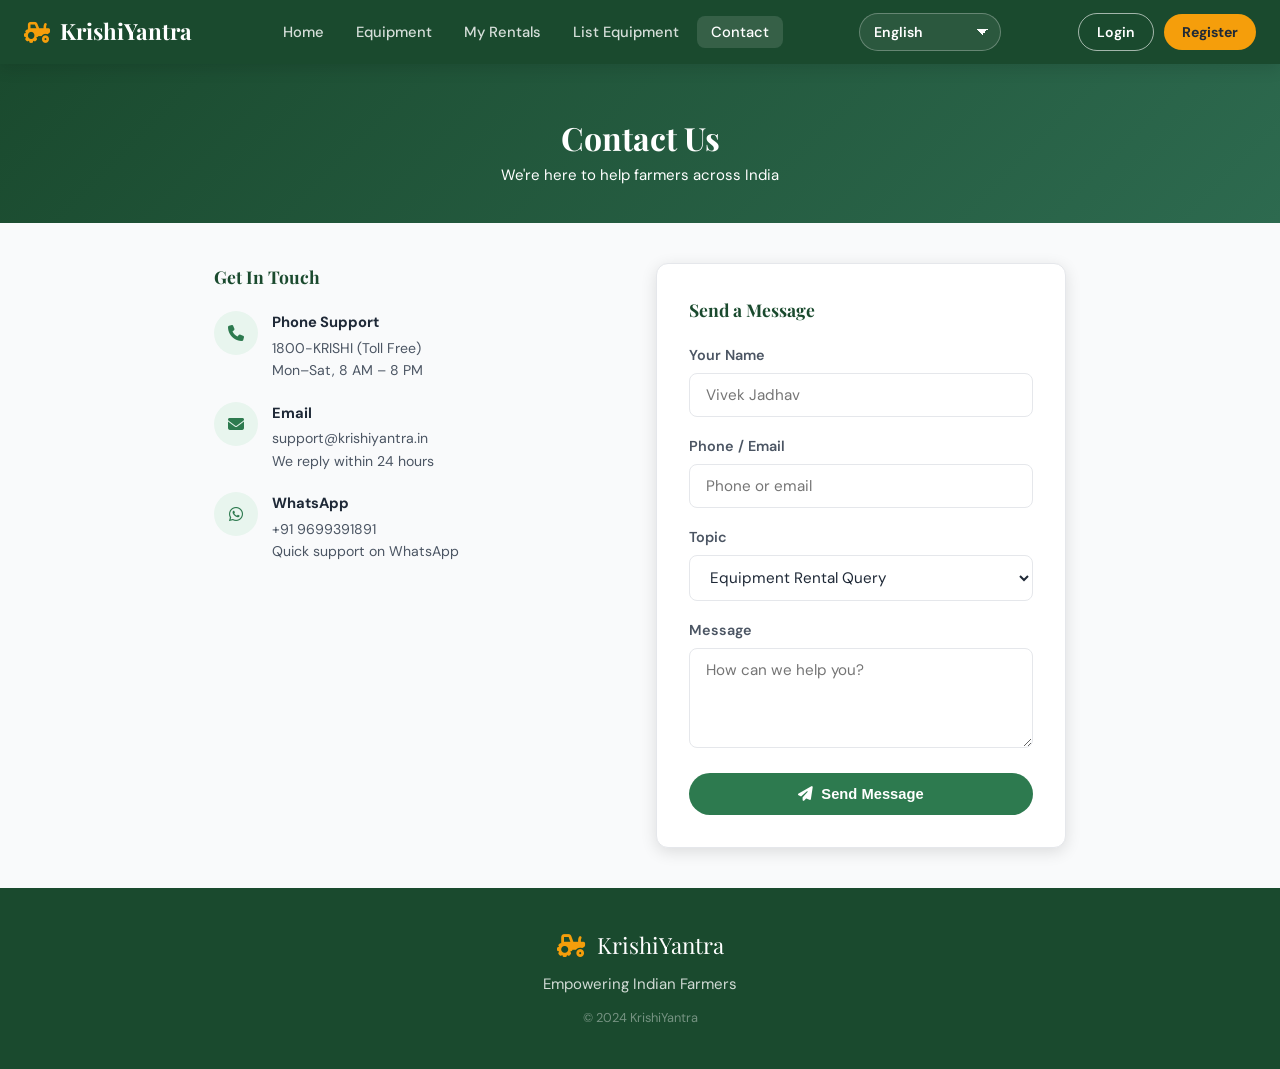
==== frontend/pages/contact.html @ adc3759b "Prepare Render backend and Netlify frontend deployment" ====
<!DOCTYPE html>
<html lang="en">
<head>
  <meta charset="UTF-8"/>
  <meta name="viewport" content="width=device-width, initial-scale=1.0"/>
  <title>Contact - KrishiYantra</title>
  <link rel="stylesheet" href="../css/main.css"/>
  <link href="https://fonts.googleapis.com/css2?family=Playfair+Display:wght@700;900&family=DM+Sans:wght@400;500;600&display=swap" rel="stylesheet"/>
  <link rel="stylesheet" href="https://cdnjs.cloudflare.com/ajax/libs/font-awesome/6.5.0/css/all.min.css"/>
  <style>
    .page-header { background: linear-gradient(135deg, var(--green-dark), #2d6a4f); color: white; padding: 48px 24px 36px; text-align: center; }
    .page-header h1 { font-family: 'Playfair Display', serif; font-size: 2rem; }
    .contact-page { max-width: 900px; margin: 40px auto; padding: 0 24px; display: grid; grid-template-columns: 1fr 1fr; gap: 32px; }
    .contact-info h3 { font-family: 'Playfair Display', serif; color: var(--green-dark); margin-bottom: 20px; }
    .info-item { display: flex; gap: 14px; margin-bottom: 20px; align-items: flex-start; }
    .info-icon { width: 44px; height: 44px; background: var(--green-pale); border-radius: 50%; display: flex; align-items: center; justify-content: center; color: var(--green-mid); font-size: 1rem; flex-shrink: 0; }
    .info-item h4 { font-weight: 700; color: var(--gray-800); margin-bottom: 2px; font-size: 0.92rem; }
    .info-item p { color: var(--gray-600); font-size: 0.88rem; }
    .contact-form-card { background: var(--white); border-radius: var(--radius); padding: 32px; box-shadow: var(--shadow-md); border: 1px solid var(--gray-200); }
    .contact-form-card h3 { font-family: 'Playfair Display', serif; color: var(--green-dark); margin-bottom: 20px; }
    @media(max-width:600px) { .contact-page { grid-template-columns: 1fr; } }
  </style>
</head>
<body>
  <nav class="navbar">
    <div class="nav-brand"><i class="fa-solid fa-tractor"></i><span>KrishiYantra</span></div>
    <ul class="nav-links" id="navLinks">
      <li><a href="../index.html">Home</a></li><li><a href="equipment.html">Equipment</a></li>
      <li><a href="my-rentals.html">My Rentals</a></li><li><a href="list-equipment.html">List Equipment</a></li>
      <li><a href="contact.html" class="active">Contact</a></li>
    </ul>
    <div class="nav-auth" id="navAuth">
      <a href="login.html" class="btn-outline">Login</a>
      <a href="register.html" class="btn-primary">Register</a>
    </div>
    <button class="hamburger" id="hamburger"><i class="fa-solid fa-bars"></i></button>
  </nav>

  <div class="page-header">
    <h1>Contact Us</h1>
    <p>We're here to help farmers across India</p>
  </div>

  <div class="contact-page">
    <div class="contact-info">
      <h3>Get In Touch</h3>
      <div class="info-item">
        <div class="info-icon"><i class="fa-solid fa-phone"></i></div>
        <div><h4>Phone Support</h4><p>1800-KRISHI (Toll Free)<br/>Mon–Sat, 8 AM – 8 PM</p></div>
      </div>
      <div class="info-item">
        <div class="info-icon"><i class="fa-solid fa-envelope"></i></div>
        <div><h4>Email</h4><p>support@krishiyantra.in<br/>We reply within 24 hours</p></div>
      </div>
      <div class="info-item">
        <div class="info-icon"><i class="fa-brands fa-whatsapp"></i></div>
        <div><h4>WhatsApp</h4><p>+91 9699391891<br/>Quick support on WhatsApp</p></div>
      </div>
    </div>

    <div class="contact-form-card">
      <h3>Send a Message</h3>
      <div id="alertBox"></div>
      <div class="form-group"><label>Your Name</label><input type="text" id="cName" placeholder="Vivek Jadhav"/></div>
      <div class="form-group"><label>Phone / Email</label><input type="text" id="cContact" placeholder="Phone or email"/></div>
      <div class="form-group">
        <label>Topic</label>
        <select id="cTopic">
          <option>Equipment Rental Query</option>
          <option>Payment Issue</option>
          <option>List My Equipment</option>
          <option>Technical Support</option>
          <option>Other</option>
        </select>
      </div>
      <div class="form-group"><label>Message</label><textarea id="cMessage" placeholder="How can we help you?"></textarea></div>
      <button class="btn-green" style="width:100%;justify-content:center;padding:13px;" onclick="sendMessage()">
        <i class="fa-solid fa-paper-plane"></i> Send Message
      </button>
    </div>
  </div>

  <footer class="footer">
    <div class="footer-brand"><i class="fa-solid fa-tractor"></i> KrishiYantra</div>
    <p>Empowering Indian Farmers</p>
    <p class="footer-copy">© 2024 KrishiYantra</p>
  </footer>

  <script src="../js/main.js"></script>
  <script>
    async function sendMessage() {
      const name = document.getElementById('cName').value.trim();
      const contact = document.getElementById('cContact').value.trim();
      const message = document.getElementById('cMessage').value.trim();
      if (!name || !contact || !message) { showAlert('alertBox','Please fill all fields','error'); return; }
      try {
        await apiCall('POST', '/contact', {
          name, contact, topic: document.getElementById('cTopic').value, message
        });
      } catch(e) {}
      showAlert('alertBox', '✅ Message sent! We\'ll get back to you soon.', 'success');
      ['cName','cContact','cMessage'].forEach(id => document.getElementById(id).value='');
    }
  </script>
</body>
</html>
---- frontend/css/main.css ----
/* ===== CSS VARIABLES ===== */
:root {
  --green-dark: #1a4a2e;
  --green-mid: #2d7a4f;
  --green-light: #4caf78;
  --green-pale: #e8f5ee;
  --amber: #f59e0b;
  --amber-dark: #d97706;
  --soil: #8B5E3C;
  --white: #ffffff;
  --off-white: #f9fafb;
  --gray-100: #f3f4f6;
  --gray-200: #e5e7eb;
  --gray-400: #9ca3af;
  --gray-600: #4b5563;
  --gray-800: #1f2937;
  --shadow-sm: 0 1px 3px rgba(0,0,0,0.08);
  --shadow-md: 0 4px 16px rgba(0,0,0,0.12);
  --shadow-lg: 0 8px 32px rgba(0,0,0,0.16);
  --radius: 12px;
  --radius-sm: 8px;
  --transition: all 0.25s ease;
}

* { box-sizing: border-box; margin: 0; padding: 0; }
html { scroll-behavior: smooth; }

body {
  font-family: 'DM Sans', sans-serif;
  background: var(--off-white);
  color: var(--gray-800);
  line-height: 1.6;
  font-size: 15px;
}

a { text-decoration: none; color: inherit; }
img { max-width: 100%; }

/* ===== NAVBAR ===== */
.navbar {
  position: sticky; top: 0; z-index: 999;
  display: flex; align-items: center; justify-content: space-between;
  padding: 0 24px; height: 64px;
  background: var(--green-dark);
  box-shadow: var(--shadow-md);
}

.nav-brand {
  display: flex; align-items: center; gap: 10px;
  font-family: 'Playfair Display', serif;
  font-size: 1.4rem; font-weight: 700; color: var(--white);
}
.nav-brand i { color: var(--amber); font-size: 1.3rem; }

.nav-links {
  display: flex; list-style: none; gap: 4px;
}
.nav-links a {
  color: rgba(255,255,255,0.82); padding: 6px 14px;
  border-radius: var(--radius-sm); font-weight: 500;
  transition: var(--transition); font-size: 0.92rem;
}
.nav-links a:hover, .nav-links a.active {
  color: var(--white); background: rgba(255,255,255,0.12);
}

.nav-auth { display: flex; gap: 10px; align-items: center; }

.language-switcher {
  display: flex;
  align-items: center;
}

.language-select {
  appearance: none;
  -webkit-appearance: none;
  -moz-appearance: none;
  background-color: rgba(255,255,255,0.08);
  background-image:
    linear-gradient(45deg, transparent 50%, currentColor 50%),
    linear-gradient(135deg, currentColor 50%, transparent 50%);
  background-position: calc(100% - 18px) 50%, calc(100% - 12px) 50%;
  background-repeat: no-repeat;
  background-size: 6px 6px, 6px 6px;
  border: 1.5px solid rgba(255,255,255,0.28);
  border-radius: 999px;
  color: var(--white);
  cursor: pointer;
  font: inherit;
  font-size: 0.88rem;
  font-weight: 600;
  min-width: 142px;
  padding: 7px 34px 7px 14px;
  transition: var(--transition);
}

.language-select:hover {
  background-color: rgba(255,255,255,0.14);
}

.language-select:focus {
  border-color: var(--amber);
  box-shadow: 0 0 0 3px rgba(245, 158, 11, 0.18);
  outline: none;
}

.language-select option {
  color: var(--gray-800);
}

.translate-widget {
  height: 1px;
  left: -9999px;
  overflow: hidden;
  position: absolute;
  top: auto;
  width: 1px;
}

.btn-outline {
  padding: 7px 18px; border: 1.5px solid rgba(255,255,255,0.6);
  border-radius: 50px; color: var(--white); font-size: 0.88rem;
  font-weight: 600; transition: var(--transition); cursor: pointer;
}
.btn-outline:hover { background: rgba(255,255,255,0.15); }

.btn-primary {
  padding: 7px 18px; background: var(--amber);
  border: none; border-radius: 50px; color: var(--gray-800);
  font-size: 0.88rem; font-weight: 700; transition: var(--transition);
  cursor: pointer;
}
.btn-primary:hover { background: var(--amber-dark); color: var(--white); }

.hamburger {
  display: none; background: none; border: none;
  color: var(--white); font-size: 1.3rem; cursor: pointer;
}

/* ===== SECTION UTILITY ===== */
.section { padding: 64px 24px; max-width: 1200px; margin: 0 auto; }
.section-title {
  font-family: 'Playfair Display', serif;
  font-size: 2rem; font-weight: 900; color: var(--green-dark);
  margin-bottom: 36px; text-align: center;
}

/* ===== BUTTONS ===== */
.btn-green {
  display: inline-flex; align-items: center; gap: 8px;
  background: var(--green-mid); color: var(--white);
  padding: 10px 24px; border-radius: 50px;
  font-weight: 600; font-size: 0.92rem; border: none;
  cursor: pointer; transition: var(--transition);
}
.btn-green:hover { background: var(--green-dark); transform: translateY(-1px); }

.btn-amber {
  display: inline-flex; align-items: center; gap: 8px;
  background: var(--amber); color: var(--gray-800);
  padding: 10px 24px; border-radius: 50px;
  font-weight: 700; font-size: 0.92rem; border: none;
  cursor: pointer; transition: var(--transition);
}
.btn-amber:hover { background: var(--amber-dark); color: white; transform: translateY(-1px); }

/* ===== CARDS ===== */
.equipment-card {
  background: var(--white); border-radius: var(--radius);
  box-shadow: var(--shadow-sm); overflow: hidden;
  transition: var(--transition);
  border: 1px solid var(--gray-200);
}
.equipment-card:hover {
  box-shadow: var(--shadow-lg); transform: translateY(-4px);
}
.equipment-card .card-img {
  width: 100%; height: 180px; object-fit: cover;
  background: var(--green-pale);
  display: flex; align-items: center; justify-content: center;
  font-size: 4rem;
}
.equipment-card .card-img img {
  width: 100%;
  height: 100%;
  object-fit: cover;
}
.equipment-card .card-body { padding: 16px; }
.equipment-card .card-title {
  font-family: 'Playfair Display', serif;
  font-size: 1.1rem; font-weight: 700; margin-bottom: 6px;
  color: var(--green-dark);
}
.equipment-card .card-meta {
  font-size: 0.82rem; color: var(--gray-600); margin-bottom: 10px;
  display: flex; align-items: center; gap: 12px;
}
.equipment-card .card-price {
  font-size: 1.1rem; font-weight: 700; color: var(--green-mid);
  margin-bottom: 12px;
}
.equipment-card .card-price span { font-size: 0.78rem; color: var(--gray-400); font-weight: 400; }

/* ===== FORM ===== */
.form-group { margin-bottom: 18px; }
.form-group label { display: block; font-weight: 600; margin-bottom: 6px; font-size: 0.9rem; color: var(--gray-600); }
.form-group input,
.form-group select,
.form-group textarea {
  width: 100%; padding: 11px 16px;
  border: 1.5px solid var(--gray-200); border-radius: var(--radius-sm);
  font-family: 'DM Sans', sans-serif; font-size: 0.95rem;
  background: var(--white); color: var(--gray-800);
  transition: border-color 0.2s;
}
.form-group input:focus,
.form-group select:focus,
.form-group textarea:focus {
  outline: none; border-color: var(--green-mid);
}
.form-group textarea { resize: vertical; min-height: 100px; }

/* ===== BADGE ===== */
.badge {
  display: inline-block; padding: 3px 10px;
  border-radius: 50px; font-size: 0.72rem; font-weight: 600;
}
.badge-green { background: #dcfce7; color: #15803d; }
.badge-amber { background: #fef3c7; color: #b45309; }
.badge-red { background: #fee2e2; color: #dc2626; }

/* ===== ALERT ===== */
.alert { padding: 12px 18px; border-radius: var(--radius-sm); margin-bottom: 16px; font-size: 0.92rem; }
.alert-success { background: #dcfce7; color: #15803d; border-left: 4px solid #22c55e; }
.alert-error { background: #fee2e2; color: #dc2626; border-left: 4px solid #ef4444; }
.alert-info { background: #e0f2fe; color: #0369a1; border-left: 4px solid #38bdf8; }

/* ===== LOADING ===== */
.loading-spinner { text-align: center; padding: 40px; color: var(--gray-400); font-size: 1.1rem; }

/* ===== FOOTER ===== */
.footer {
  background: var(--green-dark); color: rgba(255,255,255,0.8);
  text-align: center; padding: 40px 24px; margin-top: 40px;
}
.footer-brand {
  font-family: 'Playfair Display', serif;
  font-size: 1.4rem; color: var(--white); margin-bottom: 8px;
}
.footer-brand i { color: var(--amber); margin-right: 6px; }
.footer-links { display: flex; gap: 20px; justify-content: center; margin: 16px 0; }
.footer-links a { color: rgba(255,255,255,0.7); font-size: 0.88rem; }
.footer-links a:hover { color: var(--amber); }
.footer-copy { font-size: 0.8rem; color: rgba(255,255,255,0.4); margin-top: 12px; }

/* ===== RESPONSIVE ===== */
@media (max-width: 768px) {
  .nav-links, .nav-auth { display: none; }
  .hamburger { display: block; }
  .nav-links.open {
    display: flex; flex-direction: column; position: absolute;
    top: 64px; left: 0; right: 0;
    background: var(--green-dark); padding: 16px;
    gap: 4px; z-index: 998;
  }
  .section { padding: 40px 16px; }
  .section-title { font-size: 1.6rem; }
}
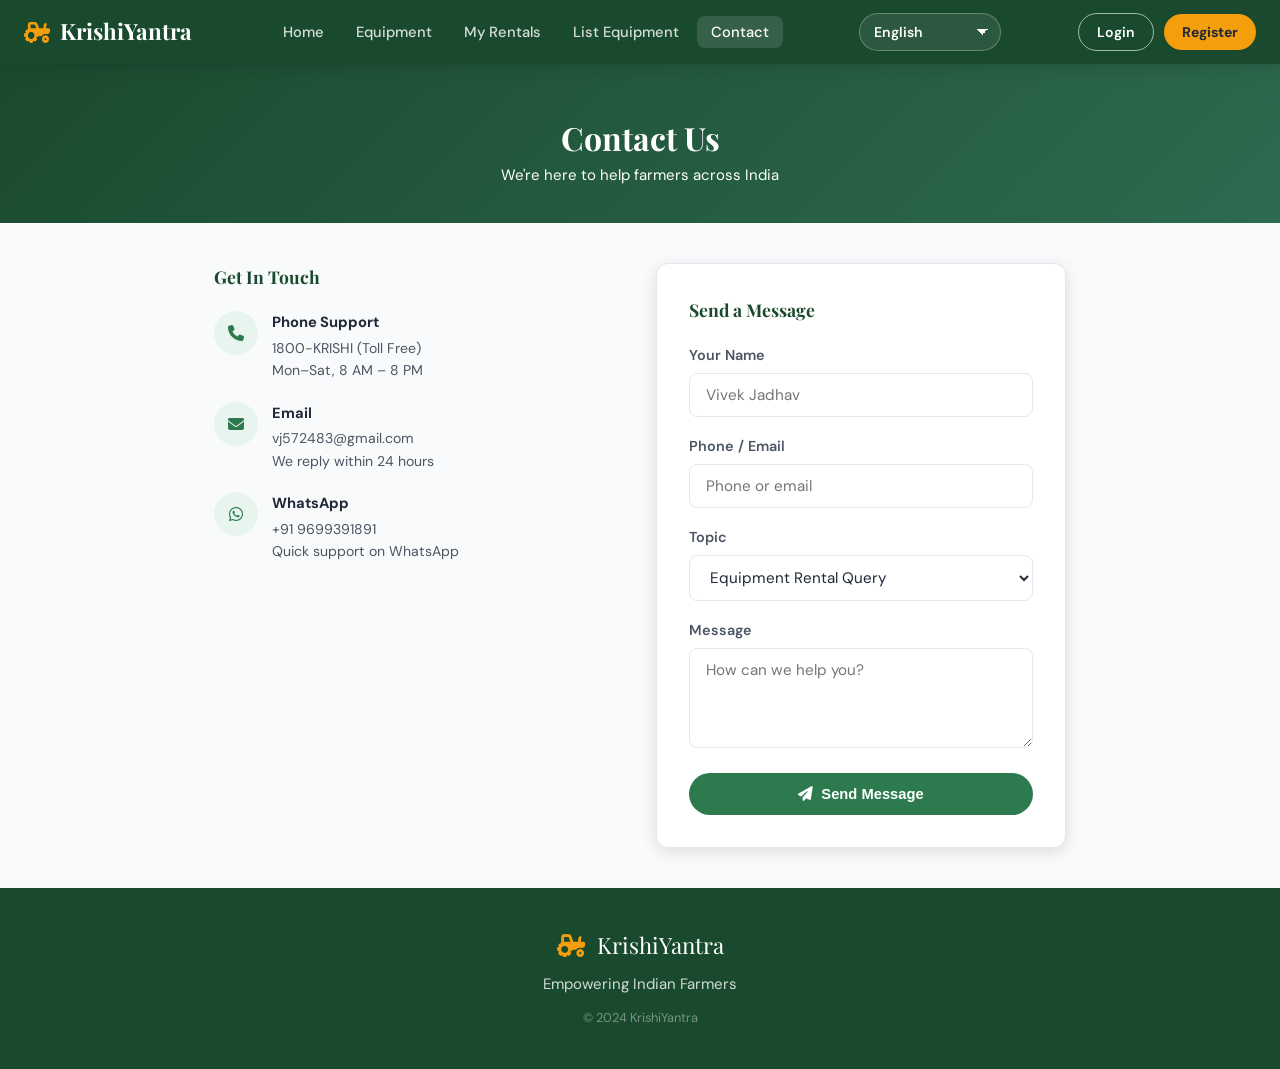
==== commit 70874f99: "Enhance farmer account UI and contact email delivery" ====
--- a/frontend/pages/contact.html
+++ b/frontend/pages/contact.html
@@ -50,7 +50,7 @@
       </div>
       <div class="info-item">
         <div class="info-icon"><i class="fa-solid fa-envelope"></i></div>
-        <div><h4>Email</h4><p>support@krishiyantra.in<br/>We reply within 24 hours</p></div>
+        <div><h4>Email</h4><p>vj572483@gmail.com<br/>We reply within 24 hours</p></div>
       </div>
       <div class="info-item">
         <div class="info-icon"><i class="fa-brands fa-whatsapp"></i></div>
@@ -97,9 +97,11 @@
         await apiCall('POST', '/contact', {
           name, contact, topic: document.getElementById('cTopic').value, message
         });
-      } catch(e) {}
-      showAlert('alertBox', '✅ Message sent! We\'ll get back to you soon.', 'success');
-      ['cName','cContact','cMessage'].forEach(id => document.getElementById(id).value='');
+        showAlert('alertBox', '✅ Message sent! We\'ll get back to you soon.', 'success');
+        ['cName','cContact','cMessage'].forEach(id => document.getElementById(id).value='');
+      } catch(e) {
+        showAlert('alertBox', e.message || 'Failed to send message. Please try again.', 'error');
+      }
     }
   </script>
 </body>
--- a/frontend/css/main.css
+++ b/frontend/css/main.css
@@ -66,6 +66,254 @@
 
 .nav-auth { display: flex; gap: 10px; align-items: center; }
 
+.nav-auth.nav-auth-has-account {
+  position: relative;
+}
+
+.account-menu {
+  position: relative;
+}
+
+.account-icon-btn {
+  width: 40px;
+  height: 40px;
+  border-radius: 999px;
+  border: 1.5px solid rgba(126, 231, 135, 0.75);
+  background: radial-gradient(circle at 30% 20%, rgba(187, 247, 208, 0.55) 0%, rgba(34, 124, 76, 0.56) 65%, rgba(26, 74, 46, 0.85) 100%);
+  color: var(--white);
+  cursor: pointer;
+  display: inline-flex;
+  align-items: center;
+  justify-content: center;
+  font-size: 1.02rem;
+  box-shadow: 0 0 0 2px rgba(110, 231, 183, 0.2), 0 8px 18px rgba(10, 30, 20, 0.34);
+  transition: transform 0.2s ease, background 0.2s ease, border-color 0.2s ease, box-shadow 0.2s ease;
+}
+
+.account-icon-btn:hover,
+.account-icon-btn[aria-expanded='true'] {
+  transform: translateY(-1px);
+  background: radial-gradient(circle at 30% 20%, rgba(220, 252, 231, 0.78) 0%, rgba(34, 147, 89, 0.7) 62%, rgba(22, 101, 52, 0.95) 100%);
+  border-color: rgba(167, 243, 208, 0.92);
+  box-shadow: 0 0 0 3px rgba(110, 231, 183, 0.28), 0 10px 22px rgba(12, 48, 28, 0.42);
+}
+
+.account-dropdown {
+  position: absolute;
+  top: calc(100% + 10px);
+  right: 0;
+  width: min(360px, 88vw);
+  background: linear-gradient(180deg, #ffffff 0%, #f3fbf6 57%, #edf9f1 100%);
+  border: 1px solid #b8dec6;
+  border-radius: 16px;
+  box-shadow: 0 0 0 1px rgba(74, 222, 128, 0.2), 0 24px 40px rgba(22, 78, 46, 0.26);
+  padding: 15px;
+  color: var(--gray-800);
+  z-index: 1200;
+  transform-origin: top right;
+  animation: account-pop 0.2s ease;
+}
+
+@keyframes account-pop {
+  from {
+    opacity: 0;
+    transform: translateY(-8px) scale(0.98);
+  }
+  to {
+    opacity: 1;
+    transform: translateY(0) scale(1);
+  }
+}
+
+.account-dropdown[hidden] {
+  display: none;
+}
+
+.account-header {
+  display: flex;
+  justify-content: space-between;
+  align-items: flex-start;
+  margin-bottom: 12px;
+  gap: 8px;
+}
+
+.account-identity {
+  display: flex;
+  align-items: center;
+  gap: 10px;
+}
+
+.account-avatar {
+  width: 38px;
+  height: 38px;
+  border-radius: 50%;
+  display: inline-flex;
+  align-items: center;
+  justify-content: center;
+  font-size: 0.83rem;
+  font-weight: 800;
+  letter-spacing: 0.4px;
+  color: #1b5e20;
+  border: 1px solid #b9dec3;
+  background: radial-gradient(circle at top, #ecfff0 0%, #d8f4e0 100%);
+}
+
+.account-identity-text {
+  display: grid;
+  gap: 1px;
+}
+
+.account-title {
+  font-size: 0.96rem;
+  font-weight: 700;
+  color: var(--green-dark);
+}
+
+.account-subtitle {
+  font-size: 0.76rem;
+  color: #5e6f63;
+}
+
+.account-role-tag {
+  font-size: 0.68rem;
+  background: linear-gradient(135deg, #d9fbe5, #c5f3d6);
+  color: #0f7a39;
+  border-radius: 999px;
+  border: 1px solid #8fd8a8;
+  padding: 4px 9px;
+  font-weight: 700;
+  box-shadow: inset 0 1px 0 rgba(255, 255, 255, 0.6);
+}
+
+.account-info {
+  display: grid;
+  gap: 4px;
+  margin-bottom: 12px;
+  font-size: 0.88rem;
+  background: linear-gradient(180deg, #f6fcf8, #eef8f1);
+  border: 1px solid #d2e9da;
+  border-radius: 12px;
+  padding: 10px;
+}
+
+.account-info-row {
+  display: grid;
+  grid-template-columns: 86px 1fr;
+  gap: 10px;
+  padding: 2px 0;
+}
+
+.account-info-label {
+  color: var(--gray-600);
+  font-weight: 600;
+}
+
+.account-actions {
+  display: flex;
+  align-items: center;
+  gap: 8px;
+  margin-bottom: 11px;
+}
+
+.account-inline-btn {
+  border: 1px solid #d6e2d8;
+  background: #f4faf6;
+  color: #30433b;
+  border-radius: 999px;
+  padding: 7px 13px;
+  cursor: pointer;
+  font-size: 0.8rem;
+  font-weight: 600;
+  transition: all 0.2s ease;
+}
+
+.account-inline-btn:hover {
+  background: #def4e5;
+  border-color: #8dc5a0;
+}
+
+.account-logout-btn {
+  margin-left: auto;
+}
+
+.account-save-btn {
+  border: none;
+  background: linear-gradient(135deg, #30a85f, #1e6e46);
+  color: var(--white);
+  border-radius: 999px;
+  padding: 8px 15px;
+  cursor: pointer;
+  font-size: 0.82rem;
+  font-weight: 700;
+  box-shadow: 0 8px 18px rgba(22, 101, 52, 0.35);
+}
+
+.account-save-btn:hover {
+  background: linear-gradient(135deg, #249553, #165e3a);
+}
+
+.account-menu::after {
+  content: '';
+  position: absolute;
+  right: 4px;
+  top: -3px;
+  width: 12px;
+  height: 12px;
+  border-radius: 50%;
+  background: radial-gradient(circle at 35% 35%, #dcfce7, #22c55e);
+  box-shadow: 0 0 0 2px rgba(26, 74, 46, 0.95), 0 0 12px rgba(34, 197, 94, 0.8);
+  animation: account-green-pulse 2.2s ease infinite;
+}
+
+@keyframes account-green-pulse {
+  0%, 100% {
+    transform: scale(1);
+    box-shadow: 0 0 0 2px rgba(26, 74, 46, 0.95), 0 0 12px rgba(34, 197, 94, 0.72);
+  }
+  50% {
+    transform: scale(1.07);
+    box-shadow: 0 0 0 2px rgba(26, 74, 46, 0.95), 0 0 18px rgba(34, 197, 94, 0.95);
+  }
+}
+
+.account-edit-form[hidden] {
+  display: none;
+}
+
+.account-edit-form .form-group {
+  margin-bottom: 10px;
+}
+
+.account-edit-form .form-group label {
+  font-size: 0.77rem;
+  color: #466154;
+  margin-bottom: 5px;
+}
+
+.account-edit-form .form-group input {
+  padding: 9px 11px;
+  border: 1px solid #cfe0d5;
+  border-radius: 10px;
+  background: #ffffff;
+  font-size: 0.86rem;
+}
+
+.account-edit-form .form-group input:focus {
+  border-color: #4a9b69;
+  box-shadow: 0 0 0 3px rgba(74, 155, 105, 0.16);
+}
+
+.account-feedback {
+  margin-top: 6px;
+  margin-bottom: 2px;
+}
+
+.account-feedback .alert {
+  margin-bottom: 0;
+  font-size: 0.8rem;
+  padding: 9px 10px;
+}
+
 .language-switcher {
   display: flex;
   align-items: center;
@@ -164,6 +412,34 @@
 }
 .btn-amber:hover { background: var(--amber-dark); color: white; transform: translateY(-1px); }
 
+.btn-map-bold {
+  display: inline-flex;
+  align-items: center;
+  gap: 8px;
+  padding: 9px 14px;
+  border-radius: 999px;
+  border: 2px solid #0b4f9c;
+  background: linear-gradient(135deg, #1a73e8, #0b57d0);
+  color: #ffffff;
+  font-size: 0.84rem;
+  font-weight: 800;
+  letter-spacing: 0.2px;
+  cursor: pointer;
+  box-shadow: 0 6px 14px rgba(26, 115, 232, 0.28);
+  transition: var(--transition);
+}
+
+.btn-map-bold:hover {
+  background: linear-gradient(135deg, #0b57d0, #0847ad);
+  transform: translateY(-1px);
+  box-shadow: 0 8px 18px rgba(11, 87, 208, 0.35);
+}
+
+.btn-map-bold:focus-visible {
+  outline: 3px solid rgba(26, 115, 232, 0.28);
+  outline-offset: 2px;
+}
+
 /* ===== CARDS ===== */
 .equipment-card {
   background: var(--white); border-radius: var(--radius);
@@ -200,6 +476,11 @@
   margin-bottom: 12px;
 }
 .equipment-card .card-price span { font-size: 0.78rem; color: var(--gray-400); font-weight: 400; }
+.equipment-card .card-unavailable-note {
+  font-size: 0.8rem;
+  color: #b45309;
+  margin-bottom: 10px;
+}
 
 /* ===== FORM ===== */
 .form-group { margin-bottom: 18px; }
@@ -256,6 +537,14 @@
 /* ===== RESPONSIVE ===== */
 @media (max-width: 768px) {
   .nav-links, .nav-auth { display: none; }
+  .nav-auth.nav-auth-has-account {
+    display: flex;
+    margin-left: auto;
+    margin-right: 10px;
+  }
+  .account-dropdown {
+    right: -8px;
+  }
   .hamburger { display: block; }
   .nav-links.open {
     display: flex; flex-direction: column; position: absolute;
